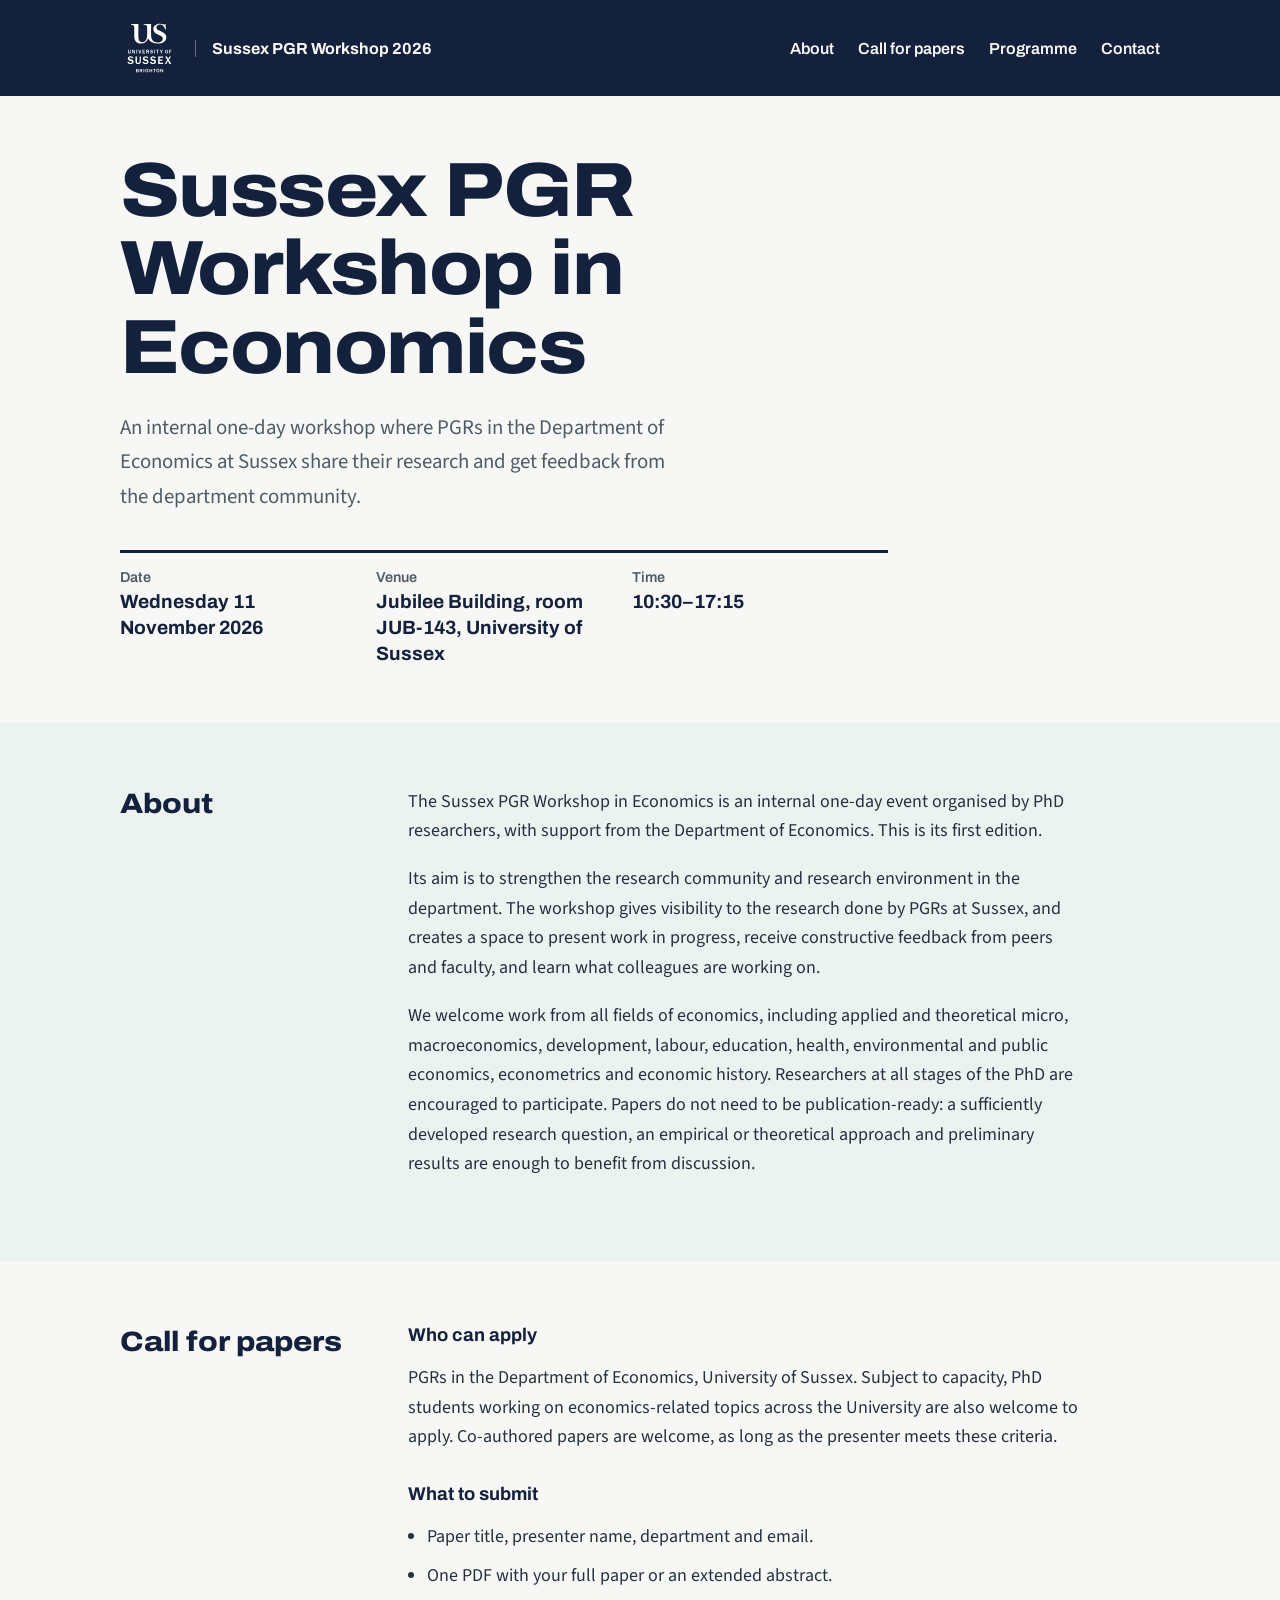
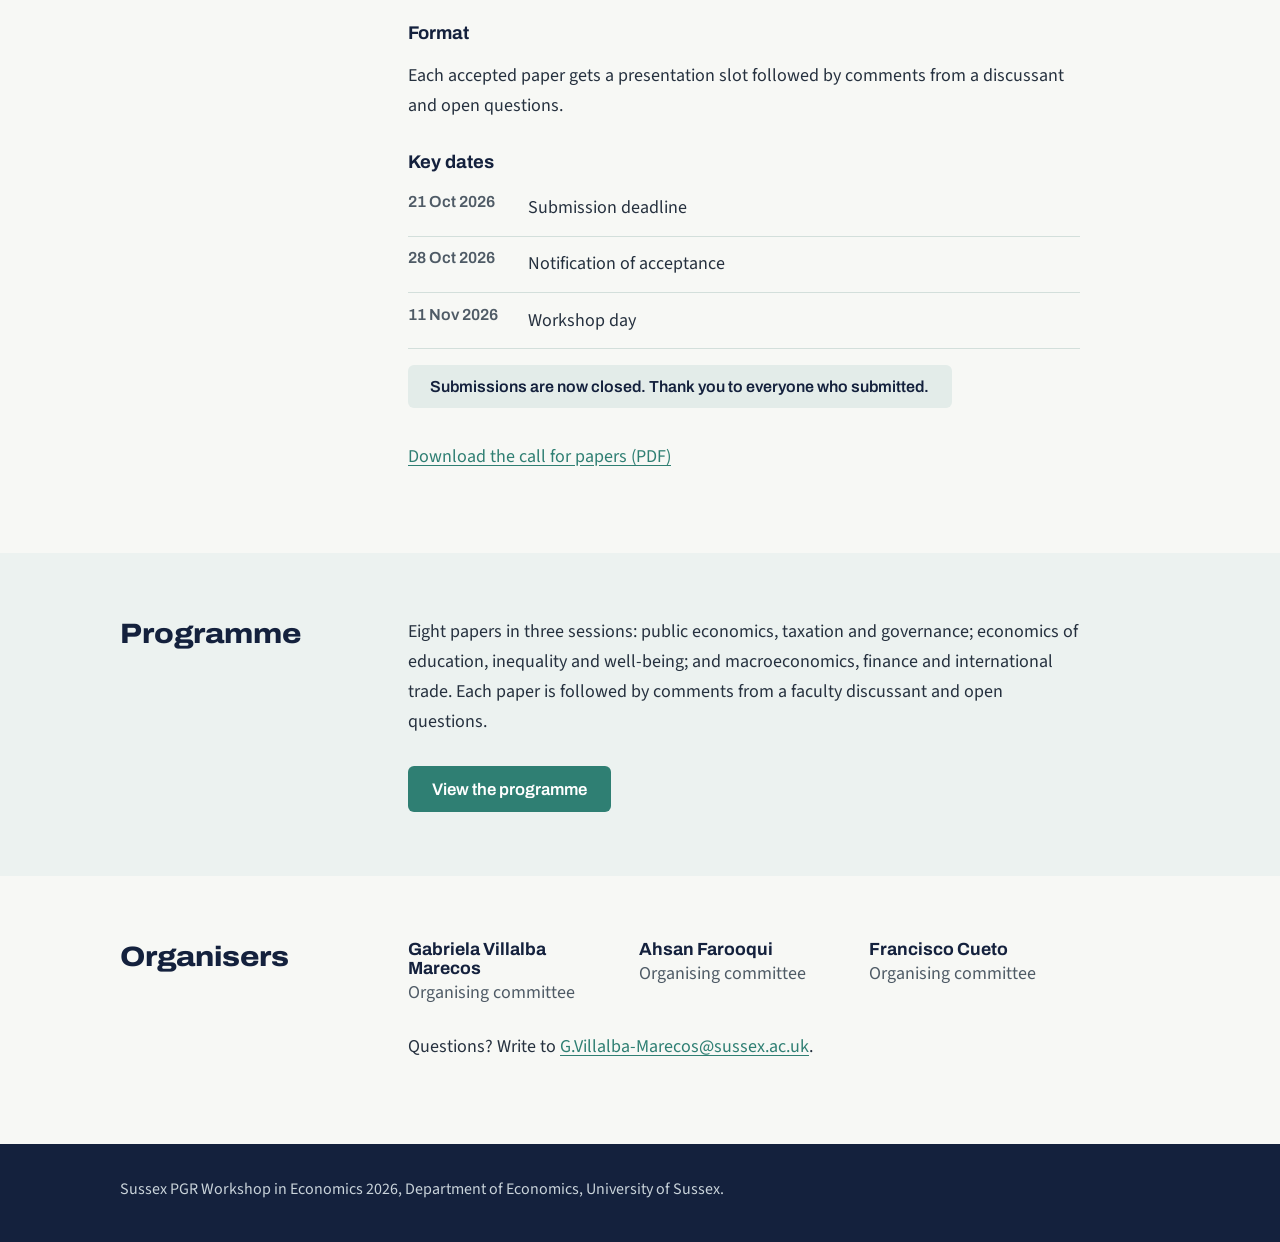
==== index.html @ d35a378d "Refresh site style and add University of Sussex logo Switch body text to Source Sans 3 at a larger s" ====
<!DOCTYPE html>
<html lang="en">
<head>
<meta charset="utf-8">
<meta name="viewport" content="width=device-width, initial-scale=1">
<title>Sussex PGR Workshop in Economics 2026</title>
<meta name="description" content="A one-day workshop for PhD researchers in economics, hosted by the University of Sussex.">
<link rel="preconnect" href="https://fonts.googleapis.com">
<link rel="preconnect" href="https://fonts.gstatic.com" crossorigin>
<link href="https://fonts.googleapis.com/css2?family=Archivo:wdth,wght@100,600;100,700;112,800&family=Source+Sans+3:wght@400;600&display=swap" rel="stylesheet">
<link rel="stylesheet" href="styles.css?v=3">
</head>
<body>

<header class="topbar">
<nav>
  <a class="brand" href="index.html"><img src="images/sussex-logo-white.svg" alt="University of Sussex" width="58" height="63"><span>Sussex PGR Workshop 2026</span></a>
  <ul>
    <li><a href="#about">About</a></li>
    <li><a href="#submit">Call for papers</a></li>
    <li><a href="programme.html">Programme</a></li>
    <li><a href="#contact">Contact</a></li>
  </ul>
</nav>
</header>

<header class="hero">
  <h1>Sussex PGR Workshop in Economics</h1>
  <p>An internal one-day workshop where PGRs in the Department of Economics at Sussex share their research and get feedback from the department community.</p>
  <dl class="facts">
    <div><dt>Date</dt><dd>Wednesday 11 November 2026</dd></div>
    <div><dt>Venue</dt><dd>Jubilee Building, room JUB&#8209;143, University of Sussex</dd></div>
    <div><dt>Time</dt><dd>10:30–17:15</dd></div>
  </dl>
</header>

<div class="band">
  <section id="about">
    <h2>About</h2>
    <div class="text">
      <p>The Sussex PGR Workshop in Economics is an internal one-day event organised by PhD researchers, with support from the Department of Economics. This is its first edition.</p>
      <p>Its aim is to strengthen the research community and research environment in the department. The workshop gives visibility to the research done by PGRs at Sussex, and creates a space to present work in progress, receive constructive feedback from peers and faculty, and learn what colleagues are working on.</p>
      <p>We welcome work from all fields of economics, including applied and theoretical micro, macroeconomics, development, labour, education, health, environmental and public economics, econometrics and economic history. Researchers at all stages of the PhD are encouraged to participate. Papers do not need to be publication-ready: a sufficiently developed research question, an empirical or theoretical approach and preliminary results are enough to benefit from discussion.</p>
    </div>
  </section>
</div>

<section id="submit">
  <h2>Call for papers</h2>
  <div class="text">
    <h3>Who can apply</h3>
    <p>PGRs in the Department of Economics, University of Sussex. Subject to capacity, PhD students working on economics-related topics across the University are also welcome to apply. Co-authored papers are welcome, as long as the presenter meets these criteria.</p>
    <h3>What to submit</h3>
    <ul class="steps">
      <li>Paper title, presenter name, department and email.</li>
      <li>One PDF with your full paper or an extended abstract.</li>
    </ul>
    <h3>Format</h3>
    <p>Each accepted paper gets a presentation slot followed by comments from a discussant and open questions.</p>
    <h3>Key dates</h3>
    <table>
      <tr><td>21 Oct 2026</td><td>Submission deadline</td></tr>
      <tr><td>28 Oct 2026</td><td>Notification of acceptance</td></tr>
      <tr><td>11 Nov 2026</td><td>Workshop day</td></tr>
    </table>
    <p class="note">Submissions are now closed. Thank you to everyone who submitted.</p>
    <p><a href="Sussex_PGR_Workshop_2026_Call_for_Papers.pdf">Download the call for papers (PDF)</a></p>
  </div>
</section>

<div class="band">
  <section id="programme">
    <h2>Programme</h2>
    <div class="text">
      <p>Eight papers in three sessions: public economics, taxation and governance; economics of education, inequality and well-being; and macroeconomics, finance and international trade. Each paper is followed by comments from a faculty discussant and open questions.</p>
      <a class="button" href="programme.html">View the programme</a>
    </div>
  </section>
</div>

<section id="contact">
  <h2>Organisers</h2>
  <div class="text">
    <ul class="people">
      <li><strong>Gabriela Villalba Marecos</strong>Organising committee</li>
      <li><strong>Ahsan Farooqui</strong>Organising committee</li>
      <li><strong>Francisco Cueto</strong>Organising committee</li>
    </ul>
    <p>Questions? Write to <a href="mailto:G.Villalba-Marecos@sussex.ac.uk">G.Villalba-Marecos@sussex.ac.uk</a>.</p>
  </div>
</section>

<footer>
  <div>Sussex PGR Workshop in Economics 2026, Department of Economics, University of Sussex.</div>
</footer>

</body>
</html>
---- styles.css ----
:root {
  --ink: #14213D;      /* deep channel navy */
  --text: #26313F;     /* body text */
  --chalk: #F7F8F5;    /* downs chalk */
  --flint: #4F5B66;    /* flint grey, secondary text */
  --sea: #2F7F73;      /* sea glass */
  --sea-dark: #236358;
  --mint: #8FD3C5;
  --mist: #E3ECE9;
  --tint: #ECF2F0;     /* soft band background */
  --line: #D3DFDB;
  --display: "Archivo", "Helvetica Neue", Arial, sans-serif;
  --body: "Source Sans 3", "Helvetica Neue", Arial, sans-serif;
}
* { box-sizing: border-box; }
html { scroll-behavior: smooth; }
body { margin: 0; background: var(--chalk); color: var(--text); font: 1.125rem/1.65 var(--body); }
a { color: var(--sea); text-underline-offset: 3px; }
a:hover { color: var(--sea-dark); }
a:focus-visible, .button:focus-visible { outline: 3px solid var(--sea); outline-offset: 3px; }
h1, h2, h3 { color: var(--ink); }

/* Top bar */
.topbar { background: var(--ink); color: var(--chalk); }
nav { display: flex; justify-content: space-between; align-items: center; flex-wrap: wrap; gap: .75rem 2rem;
      max-width: 68rem; margin: 0 auto; padding: 1rem 1.5rem; font: 600 1rem var(--display); }
nav ul { display: flex; gap: 1.5rem; list-style: none; margin: 0; padding: 0; flex-wrap: wrap; }
nav a { color: var(--chalk); text-decoration: none; }
nav a:hover, nav a[aria-current="page"] { color: var(--mint); }
nav a[aria-current="page"] { text-decoration: underline; text-decoration-thickness: 2px; text-underline-offset: 6px; }
.brand { display: flex; align-items: center; gap: 1rem; font-weight: 700; }
.brand img { height: 4rem; width: auto; display: block; }
.brand span { padding-left: 1rem; border-left: 1px solid rgba(247, 248, 245, .35); }

/* Hero */
.hero { max-width: 68rem; margin: 0 auto; padding: 3.5rem 1.5rem 3.5rem; }
.hero h1 { font: 800 clamp(2.5rem, 6.5vw, 4.8rem)/1.02 var(--display); font-stretch: 112%; letter-spacing: -.02em; margin: 0 0 1.5rem; max-width: 15ch; }
.hero p { font-size: 1.3rem; max-width: 36rem; color: var(--flint); margin: 0 0 2.25rem; }
.facts { display: grid; grid-template-columns: repeat(auto-fit, minmax(12rem, 1fr)); gap: 0; border-top: 3px solid var(--ink); max-width: 48rem; margin: 0; }
.facts div { padding: 1rem 1.5rem 0 0; }
.facts dt { font: 600 .9rem var(--display); color: var(--flint); }
.facts dd { margin: .25rem 0 0; font: 700 1.2rem/1.35 var(--display); color: var(--ink); }

/* Sections */
.band { background: var(--tint); }
section { max-width: 68rem; margin: 0 auto; padding: 4rem 1.5rem; display: grid; grid-template-columns: 15rem 1fr; gap: 2rem 3rem; }
section h2 { font: 800 1.75rem/1.2 var(--display); font-stretch: 112%; margin: 0; }
section .text { max-width: 42rem; }
section .text p:first-child { margin-top: 0; }
section h3 { font: 700 1.15rem var(--display); margin: 2rem 0 .5rem; }
section h3:first-child { margin-top: 0; }
.steps { padding-left: 1.2rem; }
.steps li { margin-bottom: .6rem; }
.button { display: inline-block; background: var(--sea); color: #fff; font: 600 1.05rem var(--display);
          padding: .85rem 1.5rem; border-radius: 6px; text-decoration: none; margin-top: .75rem; }
.button:hover { background: var(--sea-dark); color: #fff; }
.note { font: 600 1rem var(--display); color: var(--ink); background: var(--mist); display: inline-block; padding: .8rem 1.4rem; border-radius: 6px; margin-top: 1rem; }
table { width: 100%; border-collapse: collapse; }
td { padding: .8rem 0; border-bottom: 1px solid var(--line); vertical-align: top; }
td:first-child { font: 600 1rem var(--display); width: 7.5rem; color: var(--flint); }
.people { list-style: none; padding: 0; margin: 0 0 1.5rem; display: grid; grid-template-columns: repeat(auto-fit, minmax(13rem, 1fr)); gap: 1.25rem; }
.people strong { display: block; font: 700 1.1rem var(--display); color: var(--ink); }
.people li { color: var(--flint); }
footer { background: var(--ink); color: #C9D3DA; }
footer div { max-width: 68rem; margin: 0 auto; padding: 2rem 1.5rem 2.5rem; font-size: 1rem; }

/* Programme page */
.session-meta { margin: .75rem 0 0; font-size: 1.05rem; line-height: 1.5; color: var(--flint); }
.session-meta span { display: block; margin-top: .4rem; font: 600 .95rem var(--display); }
.schedule td { padding: 1.1rem 0; }
.schedule td:first-child { width: 8.5rem; padding-right: 1.25rem; white-space: nowrap; }
.schedule strong { display: block; font: 700 1.05rem var(--display); color: var(--ink); margin-bottom: .2rem; }
.schedule .discussant { display: block; margin-top: .3rem; font-size: 1rem; color: var(--flint); }
.schedule .break td { padding: .8rem 0; }
.schedule .break td:last-child { font: 600 1.05rem var(--display); color: var(--ink); }
.schedule .paper-link { color: var(--text); text-decoration-color: var(--sea); text-decoration-thickness: 2px; }
.schedule .paper-link:hover { color: var(--sea); }

/* Abstract pages */
.paper-hero { padding-bottom: 2.5rem; }
.paper-hero h1 { font-size: clamp(1.9rem, 4vw, 3rem); font-weight: 700; font-stretch: 100%; line-height: 1.15; letter-spacing: -.01em; max-width: 28ch; }
.paper-hero .back { font: 600 1rem var(--display); margin: 0 0 1.5rem; }
.paper-hero .back a { text-decoration: none; }
.reading { grid-template-columns: 1fr; padding-top: 0; }
.reading .text { max-width: 40rem; font-size: 1.2rem; line-height: 1.7; }
.reading h2 { margin-bottom: 1rem; }
.reading p { margin: 0 0 1.25rem; }
.paper-meta { margin: 2.5rem 0 0; padding-top: 1.5rem; border-top: 1px solid var(--line); font-size: 1.05rem; line-height: 1.6; }
.paper-meta div + div { margin-top: 1rem; }
.paper-meta dt { font: 600 .9rem var(--display); color: var(--flint); }
.paper-meta dd { margin: .2rem 0 0; }

@media (max-width: 720px) {
  section { grid-template-columns: 1fr; gap: 1rem; padding: 3rem 1.5rem; }
  .hero { padding-top: 2rem; }
  nav ul { gap: 1rem; }
  .brand img { height: 3.25rem; }
  .schedule td { display: block; width: auto; }
  .schedule td:first-child { padding-bottom: 0; border-bottom: 0; }
  .schedule td:last-child { padding-top: .3rem; }
}
@media (prefers-reduced-motion: reduce) { html { scroll-behavior: auto; } }
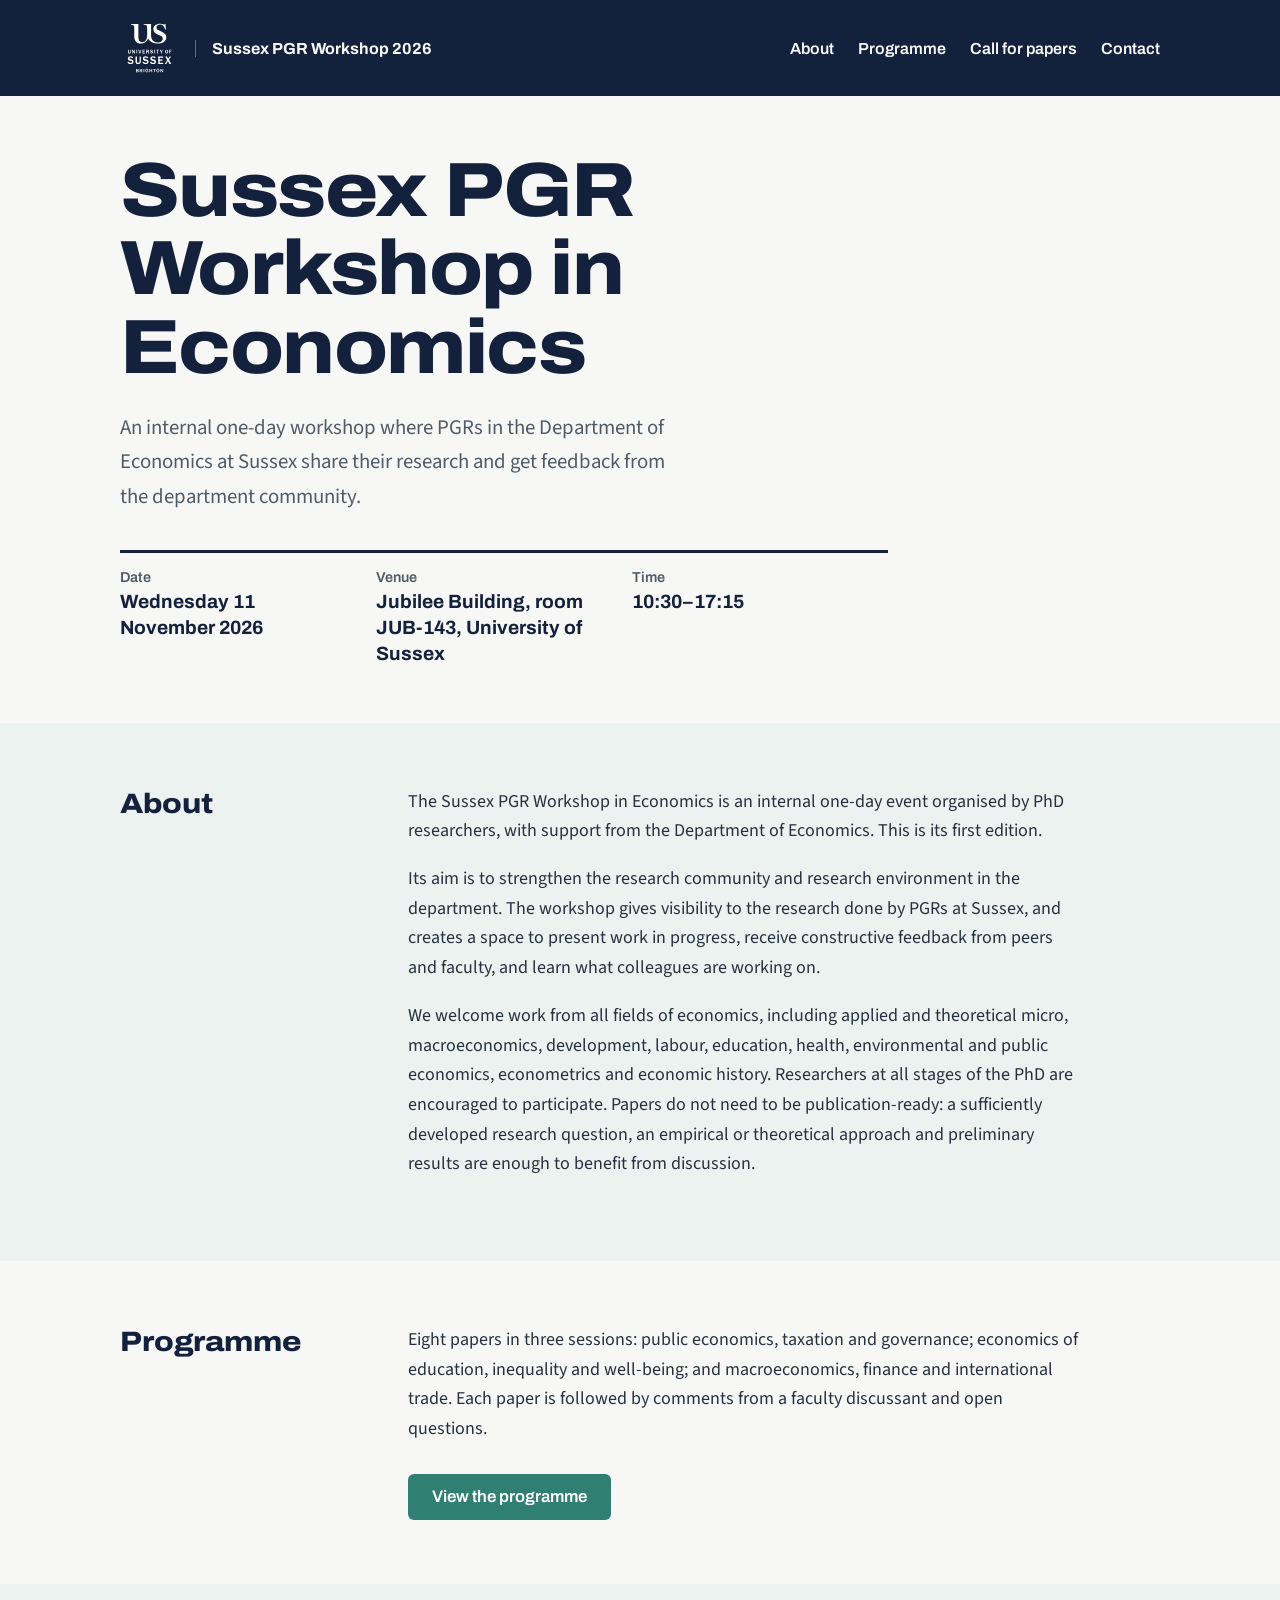
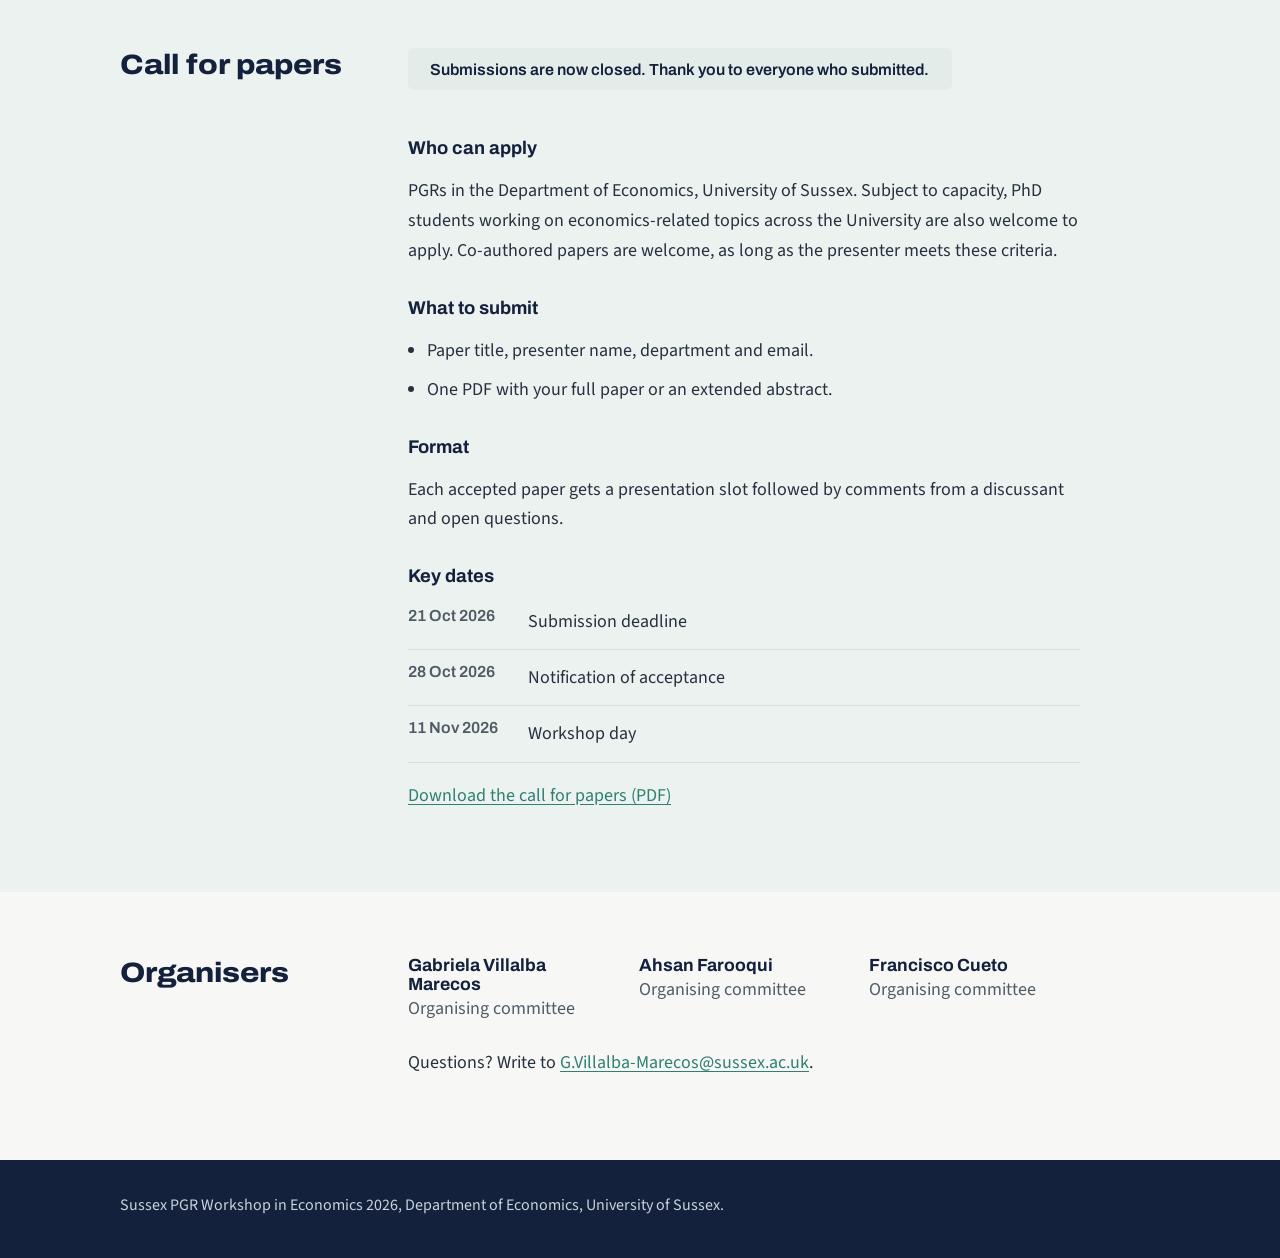
==== commit 2f257854: "Put programme before call for papers and add Tomoto Masuda's abstract On the home page, move the pro" ====
--- a/index.html
+++ b/index.html
@@ -17,8 +17,8 @@
   <a class="brand" href="index.html"><img src="images/sussex-logo-white.svg" alt="University of Sussex" width="58" height="63"><span>Sussex PGR Workshop 2026</span></a>
   <ul>
     <li><a href="#about">About</a></li>
+    <li><a href="programme.html">Programme</a></li>
     <li><a href="#submit">Call for papers</a></li>
-    <li><a href="programme.html">Programme</a></li>
     <li><a href="#contact">Contact</a></li>
   </ul>
 </nav>
@@ -45,35 +45,35 @@
   </section>
 </div>
 
-<section id="submit">
-  <h2>Call for papers</h2>
+<section id="programme">
+  <h2>Programme</h2>
   <div class="text">
-    <h3>Who can apply</h3>
-    <p>PGRs in the Department of Economics, University of Sussex. Subject to capacity, PhD students working on economics-related topics across the University are also welcome to apply. Co-authored papers are welcome, as long as the presenter meets these criteria.</p>
-    <h3>What to submit</h3>
-    <ul class="steps">
-      <li>Paper title, presenter name, department and email.</li>
-      <li>One PDF with your full paper or an extended abstract.</li>
-    </ul>
-    <h3>Format</h3>
-    <p>Each accepted paper gets a presentation slot followed by comments from a discussant and open questions.</p>
-    <h3>Key dates</h3>
-    <table>
-      <tr><td>21 Oct 2026</td><td>Submission deadline</td></tr>
-      <tr><td>28 Oct 2026</td><td>Notification of acceptance</td></tr>
-      <tr><td>11 Nov 2026</td><td>Workshop day</td></tr>
-    </table>
-    <p class="note">Submissions are now closed. Thank you to everyone who submitted.</p>
-    <p><a href="Sussex_PGR_Workshop_2026_Call_for_Papers.pdf">Download the call for papers (PDF)</a></p>
+    <p>Eight papers in three sessions: public economics, taxation and governance; economics of education, inequality and well-being; and macroeconomics, finance and international trade. Each paper is followed by comments from a faculty discussant and open questions.</p>
+    <a class="button" href="programme.html">View the programme</a>
   </div>
 </section>
 
 <div class="band">
-  <section id="programme">
-    <h2>Programme</h2>
+  <section id="submit">
+    <h2>Call for papers</h2>
     <div class="text">
-      <p>Eight papers in three sessions: public economics, taxation and governance; economics of education, inequality and well-being; and macroeconomics, finance and international trade. Each paper is followed by comments from a faculty discussant and open questions.</p>
-      <a class="button" href="programme.html">View the programme</a>
+      <p class="note">Submissions are now closed. Thank you to everyone who submitted.</p>
+      <h3>Who can apply</h3>
+      <p>PGRs in the Department of Economics, University of Sussex. Subject to capacity, PhD students working on economics-related topics across the University are also welcome to apply. Co-authored papers are welcome, as long as the presenter meets these criteria.</p>
+      <h3>What to submit</h3>
+      <ul class="steps">
+        <li>Paper title, presenter name, department and email.</li>
+        <li>One PDF with your full paper or an extended abstract.</li>
+      </ul>
+      <h3>Format</h3>
+      <p>Each accepted paper gets a presentation slot followed by comments from a discussant and open questions.</p>
+      <h3>Key dates</h3>
+      <table>
+        <tr><td>21 Oct 2026</td><td>Submission deadline</td></tr>
+        <tr><td>28 Oct 2026</td><td>Notification of acceptance</td></tr>
+        <tr><td>11 Nov 2026</td><td>Workshop day</td></tr>
+      </table>
+      <p><a href="Sussex_PGR_Workshop_2026_Call_for_Papers.pdf">Download the call for papers (PDF)</a></p>
     </div>
   </section>
 </div>
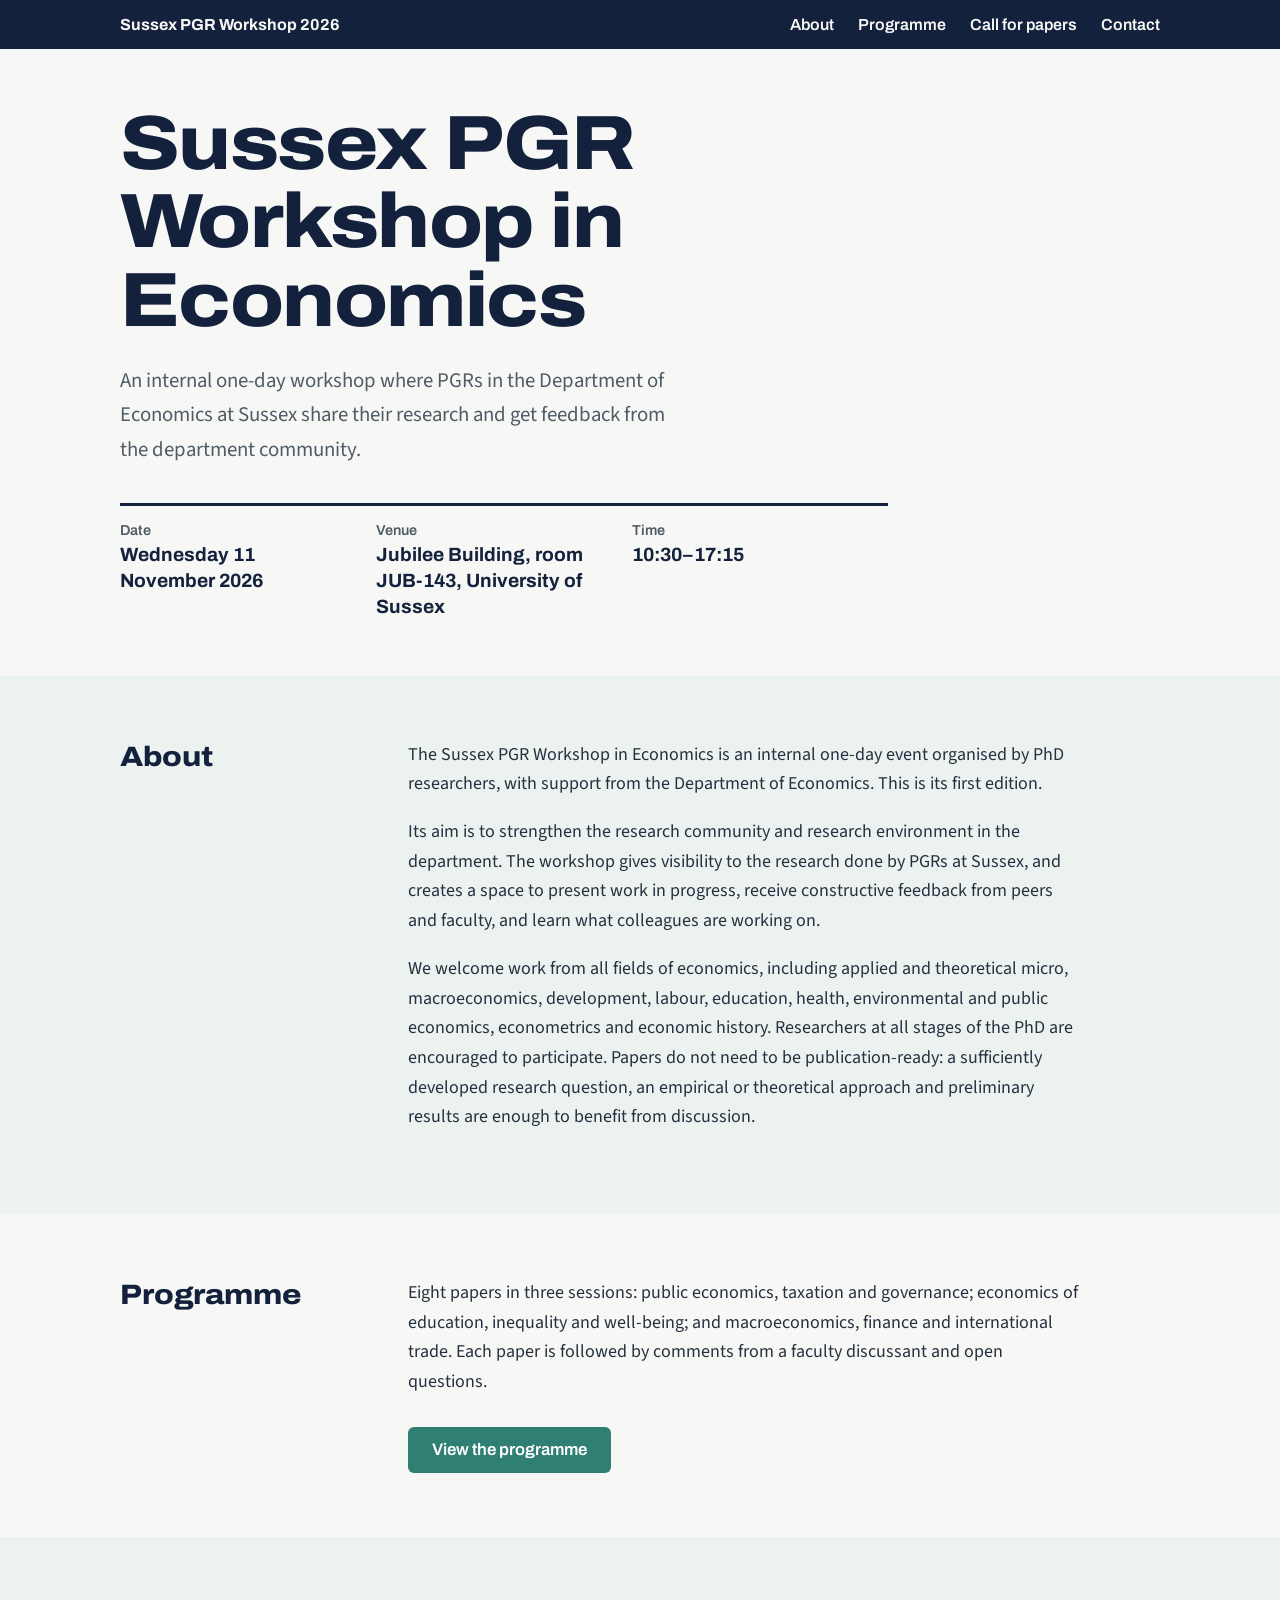
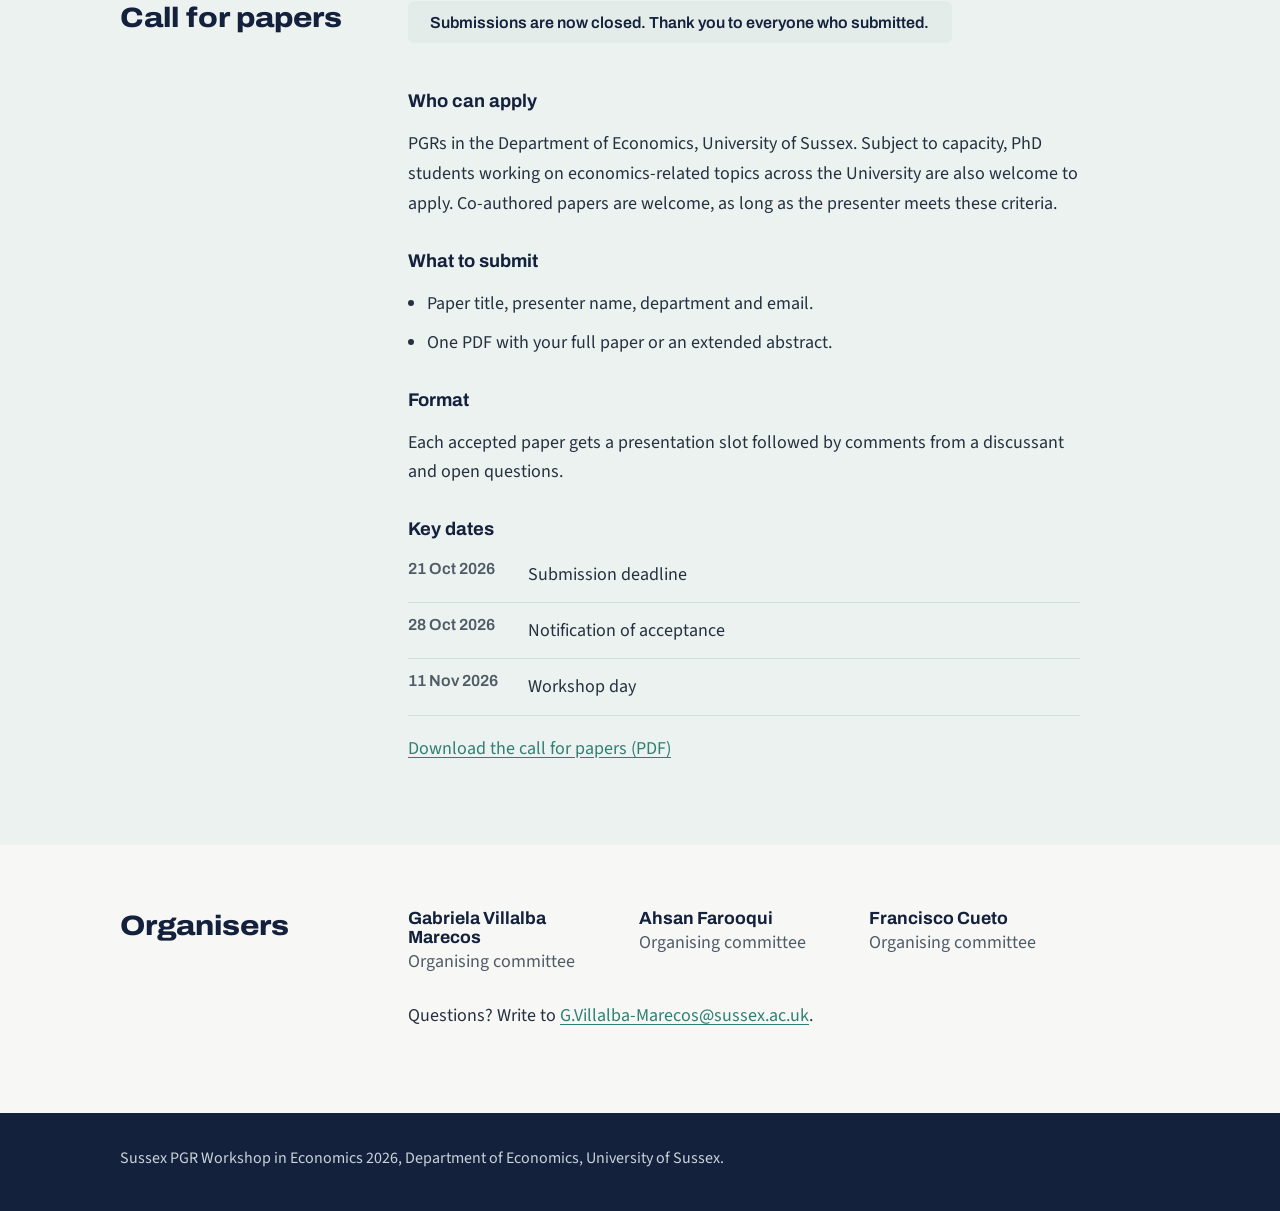
==== commit 7fea49b5: "Remove University logo from the top bar Keep the navy top bar with the workshop name only, delete th" ====
--- a/index.html
+++ b/index.html
@@ -8,13 +8,13 @@
 <link rel="preconnect" href="https://fonts.googleapis.com">
 <link rel="preconnect" href="https://fonts.gstatic.com" crossorigin>
 <link href="https://fonts.googleapis.com/css2?family=Archivo:wdth,wght@100,600;100,700;112,800&family=Source+Sans+3:wght@400;600&display=swap" rel="stylesheet">
-<link rel="stylesheet" href="styles.css?v=3">
+<link rel="stylesheet" href="styles.css?v=4">
 </head>
 <body>
 
 <header class="topbar">
 <nav>
-  <a class="brand" href="index.html"><img src="images/sussex-logo-white.svg" alt="University of Sussex" width="58" height="63"><span>Sussex PGR Workshop 2026</span></a>
+  <a class="brand" href="index.html">Sussex PGR Workshop 2026</a>
   <ul>
     <li><a href="#about">About</a></li>
     <li><a href="programme.html">Programme</a></li>
--- a/styles.css
+++ b/styles.css
@@ -28,9 +28,7 @@
 nav a { color: var(--chalk); text-decoration: none; }
 nav a:hover, nav a[aria-current="page"] { color: var(--mint); }
 nav a[aria-current="page"] { text-decoration: underline; text-decoration-thickness: 2px; text-underline-offset: 6px; }
-.brand { display: flex; align-items: center; gap: 1rem; font-weight: 700; }
-.brand img { height: 4rem; width: auto; display: block; }
-.brand span { padding-left: 1rem; border-left: 1px solid rgba(247, 248, 245, .35); }
+.brand { font-weight: 700; }
 
 /* Hero */
 .hero { max-width: 68rem; margin: 0 auto; padding: 3.5rem 1.5rem 3.5rem; }
@@ -94,7 +92,6 @@
   section { grid-template-columns: 1fr; gap: 1rem; padding: 3rem 1.5rem; }
   .hero { padding-top: 2rem; }
   nav ul { gap: 1rem; }
-  .brand img { height: 3.25rem; }
   .schedule td { display: block; width: auto; }
   .schedule td:first-child { padding-bottom: 0; border-bottom: 0; }
   .schedule td:last-child { padding-top: .3rem; }
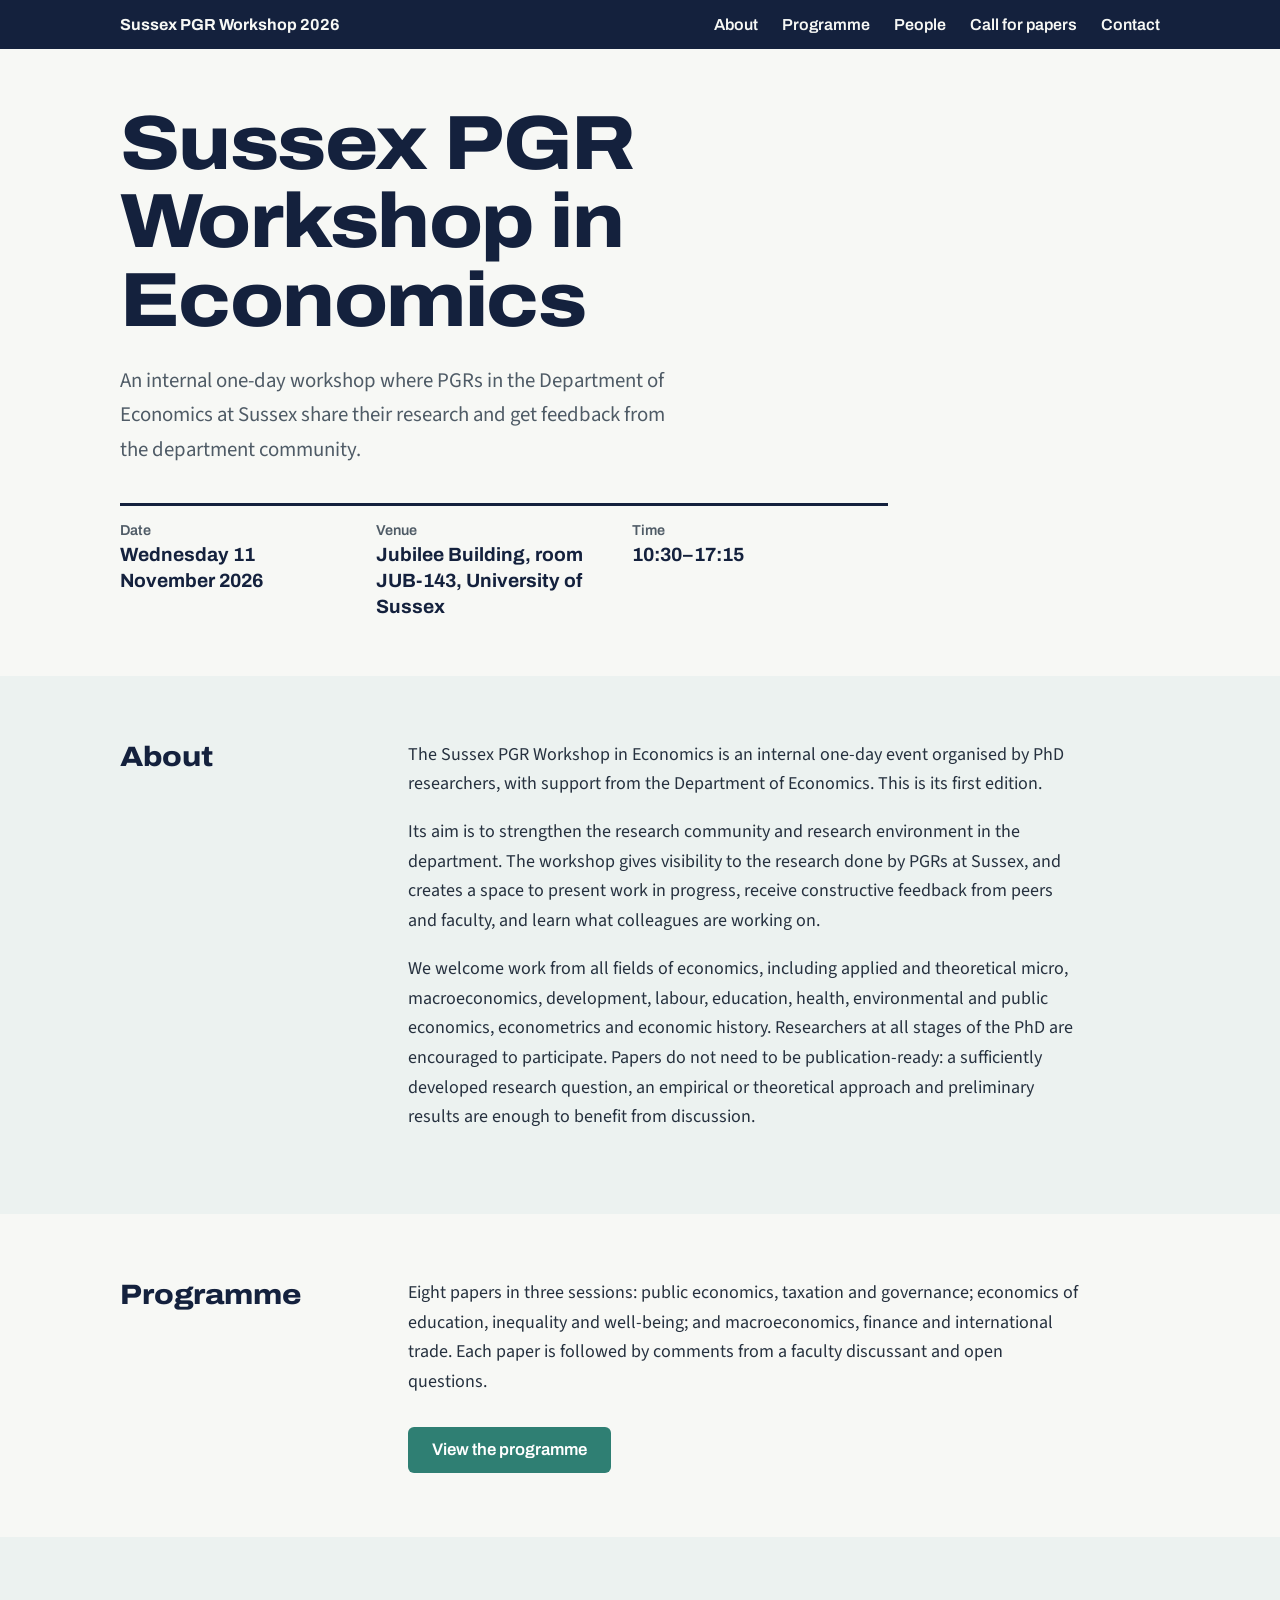
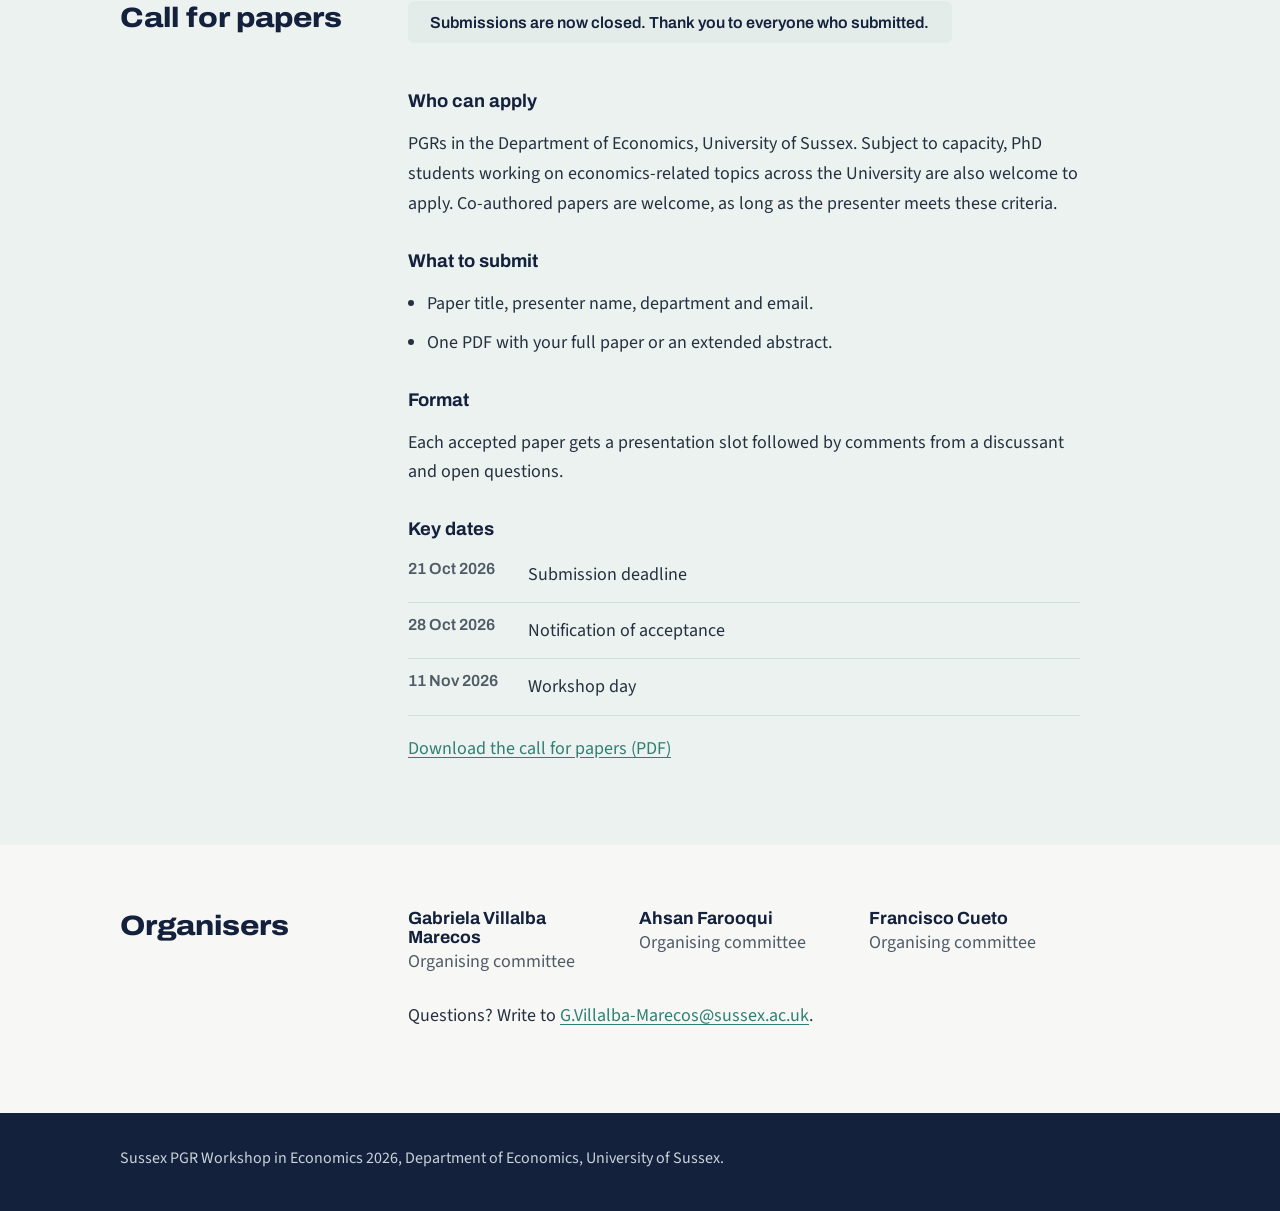
==== commit 2b6f962d: "Add People page and abstracts for Celeste Scarpini and Valeria Terrones Add a People page listing di" ====
--- a/index.html
+++ b/index.html
@@ -8,7 +8,7 @@
 <link rel="preconnect" href="https://fonts.googleapis.com">
 <link rel="preconnect" href="https://fonts.gstatic.com" crossorigin>
 <link href="https://fonts.googleapis.com/css2?family=Archivo:wdth,wght@100,600;100,700;112,800&family=Source+Sans+3:wght@400;600&display=swap" rel="stylesheet">
-<link rel="stylesheet" href="styles.css?v=4">
+<link rel="stylesheet" href="styles.css?v=6">
 </head>
 <body>
 
@@ -18,6 +18,7 @@
   <ul>
     <li><a href="#about">About</a></li>
     <li><a href="programme.html">Programme</a></li>
+    <li><a href="people.html">People</a></li>
     <li><a href="#submit">Call for papers</a></li>
     <li><a href="#contact">Contact</a></li>
   </ul>
--- a/styles.css
+++ b/styles.css
@@ -68,11 +68,22 @@
 .schedule td { padding: 1.1rem 0; }
 .schedule td:first-child { width: 8.5rem; padding-right: 1.25rem; white-space: nowrap; }
 .schedule strong { display: block; font: 700 1.05rem var(--display); color: var(--ink); margin-bottom: .2rem; }
+.schedule .coauthors { font: 400 1rem var(--body); color: var(--flint); }
 .schedule .discussant { display: block; margin-top: .3rem; font-size: 1rem; color: var(--flint); }
 .schedule .break td { padding: .8rem 0; }
 .schedule .break td:last-child { font: 600 1.05rem var(--display); color: var(--ink); }
 .schedule .paper-link { color: var(--text); text-decoration-color: var(--sea); text-decoration-thickness: 2px; }
 .schedule .paper-link:hover { color: var(--sea); }
+
+/* People page */
+.people-grid { list-style: none; padding: 0; margin: 0; display: grid; grid-template-columns: repeat(auto-fill, minmax(16rem, 1fr)); gap: 1rem; }
+.people-grid li { background: #fff; border: 1px solid var(--line); border-radius: 8px; padding: 1.1rem 1.25rem; display: flex; flex-direction: column; }
+.people-grid strong { font: 700 1.1rem/1.3 var(--display); color: var(--ink); }
+.people-grid .role { margin-top: .2rem; font: 600 .95rem/1.4 var(--display); color: var(--flint); }
+.people-grid .detail { margin-top: .6rem; font-size: 1rem; line-height: 1.5; }
+.people-grid .detail .paper-link { color: var(--text); text-decoration-color: var(--sea); text-decoration-thickness: 2px; }
+.people-grid .detail .paper-link:hover { color: var(--sea); }
+.people-grid li > a { margin-top: auto; padding-top: .75rem; font: 600 .95rem var(--display); }
 
 /* Abstract pages */
 .paper-hero { padding-bottom: 2.5rem; }
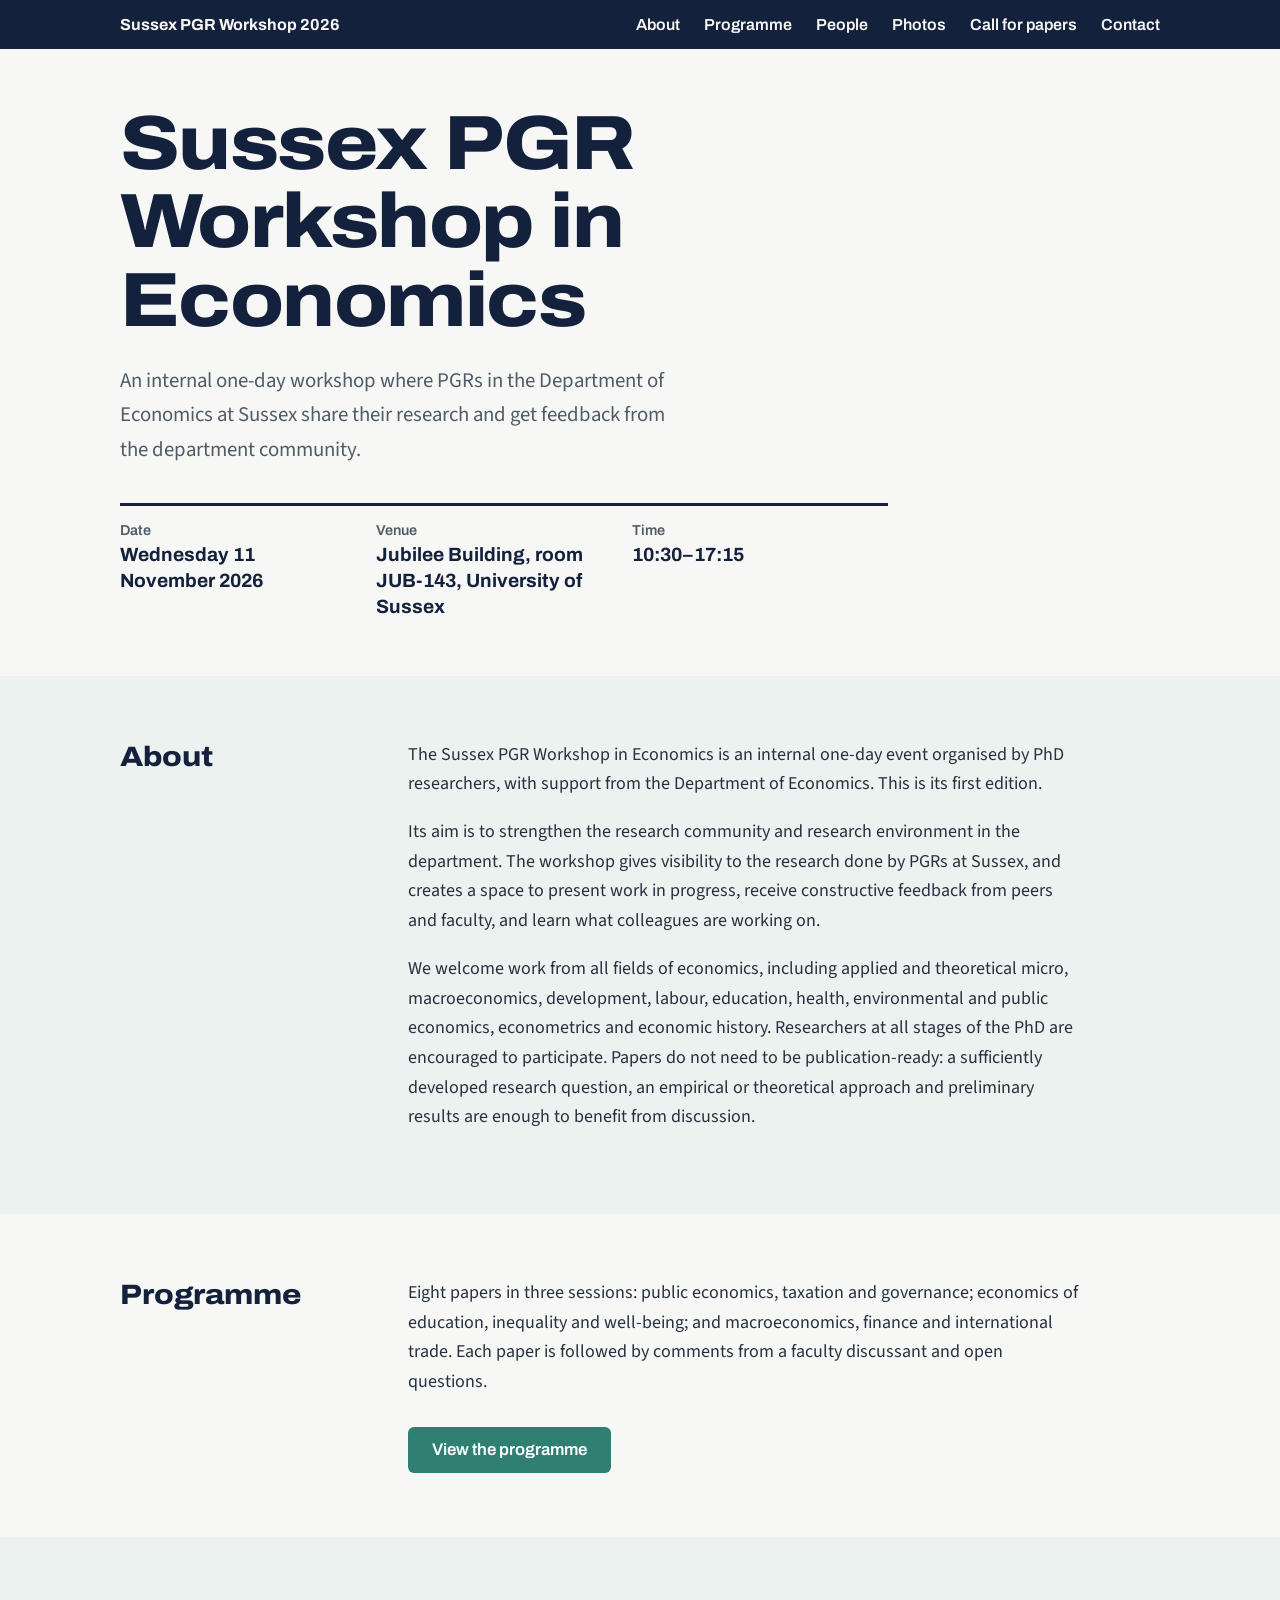
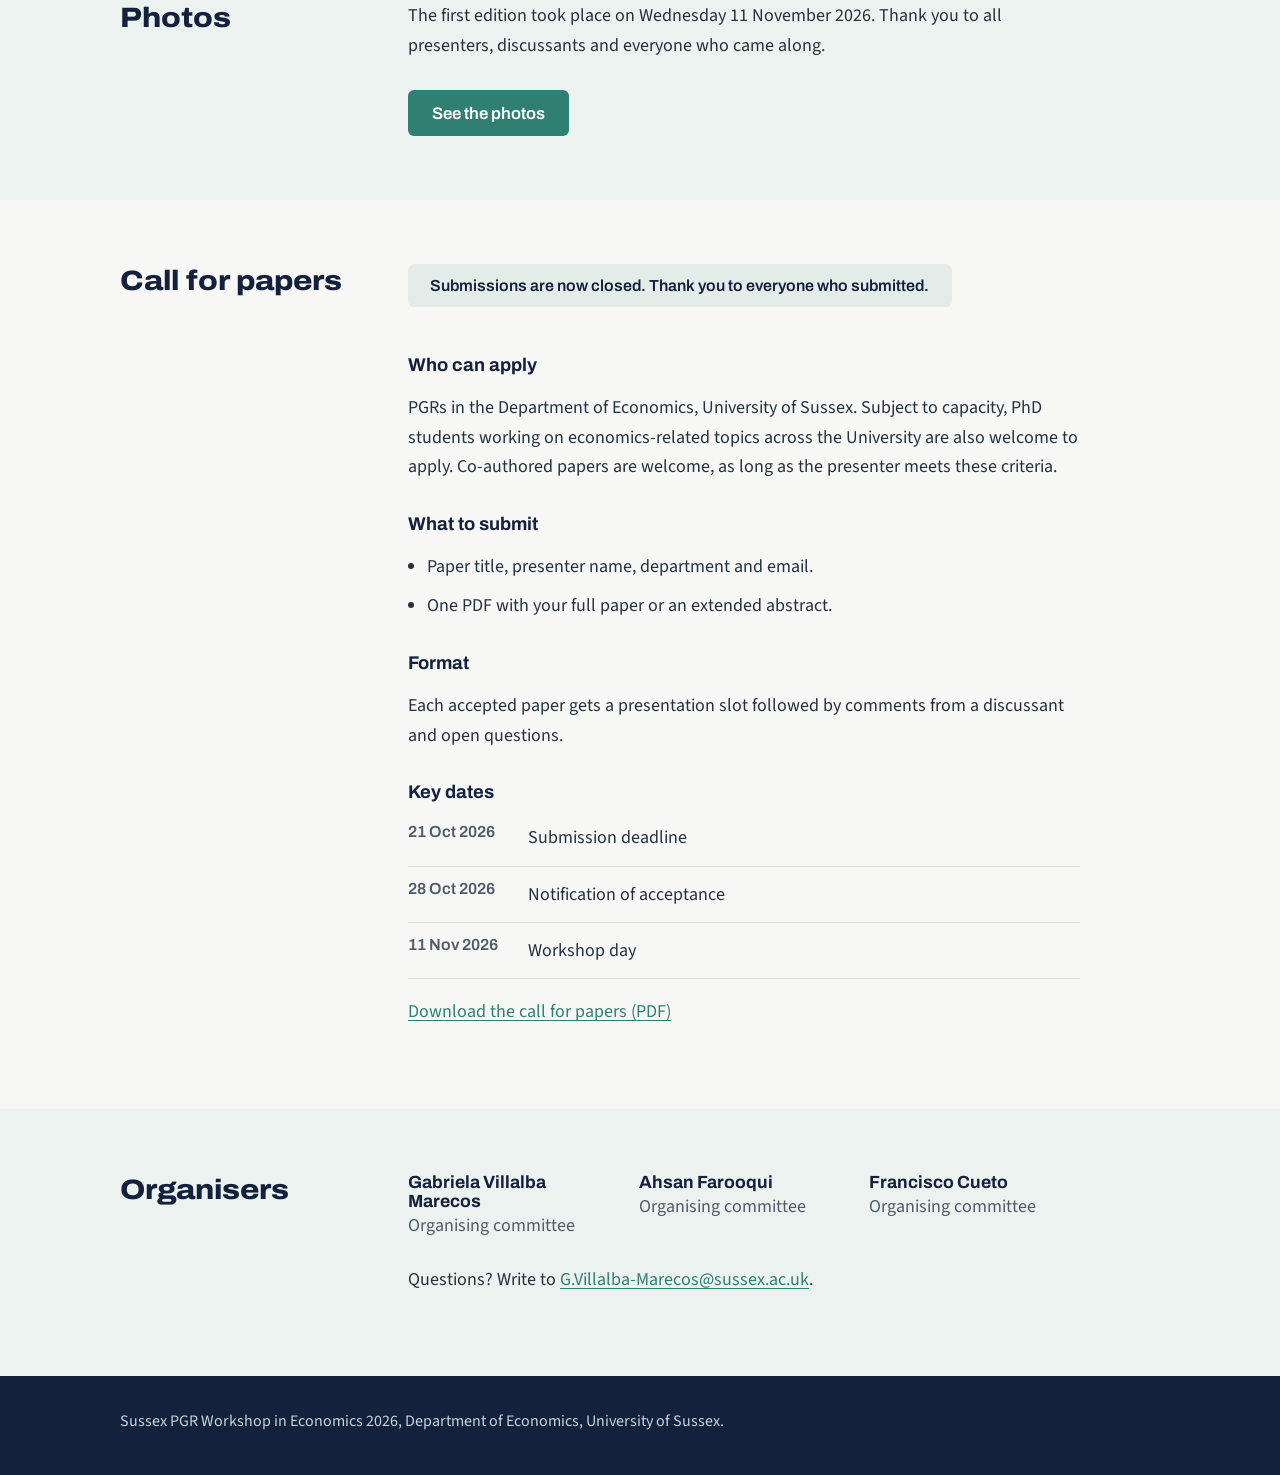
==== commit c3f73280: "Add a Photos page with pictures from the workshop day Co-Authored-By: Claude Opus 5.5 <noreply@anthr" ====
--- a/index.html
+++ b/index.html
@@ -8,7 +8,7 @@
 <link rel="preconnect" href="https://fonts.googleapis.com">
 <link rel="preconnect" href="https://fonts.gstatic.com" crossorigin>
 <link href="https://fonts.googleapis.com/css2?family=Archivo:wdth,wght@100,600;100,700;112,800&family=Source+Sans+3:wght@400;600&display=swap" rel="stylesheet">
-<link rel="stylesheet" href="styles.css?v=6">
+<link rel="stylesheet" href="styles.css?v=7">
 </head>
 <body>
 
@@ -19,6 +19,7 @@
     <li><a href="#about">About</a></li>
     <li><a href="programme.html">Programme</a></li>
     <li><a href="people.html">People</a></li>
+    <li><a href="photos.html">Photos</a></li>
     <li><a href="#submit">Call for papers</a></li>
     <li><a href="#contact">Contact</a></li>
   </ul>
@@ -55,7 +56,16 @@
 </section>
 
 <div class="band">
-  <section id="submit">
+  <section id="photos">
+    <h2>Photos</h2>
+    <div class="text">
+      <p>The first edition took place on Wednesday 11 November 2026. Thank you to all presenters, discussants and everyone who came along.</p>
+      <a class="button" href="photos.html">See the photos</a>
+    </div>
+  </section>
+</div>
+
+<section id="submit">
     <h2>Call for papers</h2>
     <div class="text">
       <p class="note">Submissions are now closed. Thank you to everyone who submitted.</p>
@@ -77,8 +87,8 @@
       <p><a href="Sussex_PGR_Workshop_2026_Call_for_Papers.pdf">Download the call for papers (PDF)</a></p>
     </div>
   </section>
-</div>
 
+<div class="band">
 <section id="contact">
   <h2>Organisers</h2>
   <div class="text">
@@ -90,6 +100,7 @@
     <p>Questions? Write to <a href="mailto:G.Villalba-Marecos@sussex.ac.uk">G.Villalba-Marecos@sussex.ac.uk</a>.</p>
   </div>
 </section>
+</div>
 
 <footer>
   <div>Sussex PGR Workshop in Economics 2026, Department of Economics, University of Sussex.</div>
--- a/styles.css
+++ b/styles.css
@@ -108,3 +108,15 @@
   .schedule td:last-child { padding-top: .3rem; }
 }
 @media (prefers-reduced-motion: reduce) { html { scroll-behavior: auto; } }
+
+/* Photos page */
+.gallery { list-style: none; padding: 0; margin: 0; display: grid; grid-template-columns: repeat(auto-fill, minmax(13rem, 1fr)); gap: 1rem; align-content: start; }
+.gallery a { display: block; border-radius: 8px; overflow: hidden; background: var(--mist); }
+.gallery img { display: block; width: 100%; height: auto; aspect-ratio: 3 / 4; object-fit: cover; transition: opacity .15s; }
+.gallery a:hover img { opacity: .88; }
+section .session-meta .paper-link { color: var(--text); text-decoration-color: var(--sea); text-decoration-thickness: 2px; }
+section .session-meta .paper-link:hover { color: var(--sea); }
+@media (max-width: 720px) { .gallery { grid-template-columns: repeat(2, 1fr); gap: .6rem; } }
+.gallery.landscape { grid-template-columns: repeat(auto-fill, minmax(18rem, 1fr)); }
+.gallery.landscape img { aspect-ratio: 4 / 3; }
+@media (max-width: 720px) { .gallery.landscape { grid-template-columns: 1fr; } }
